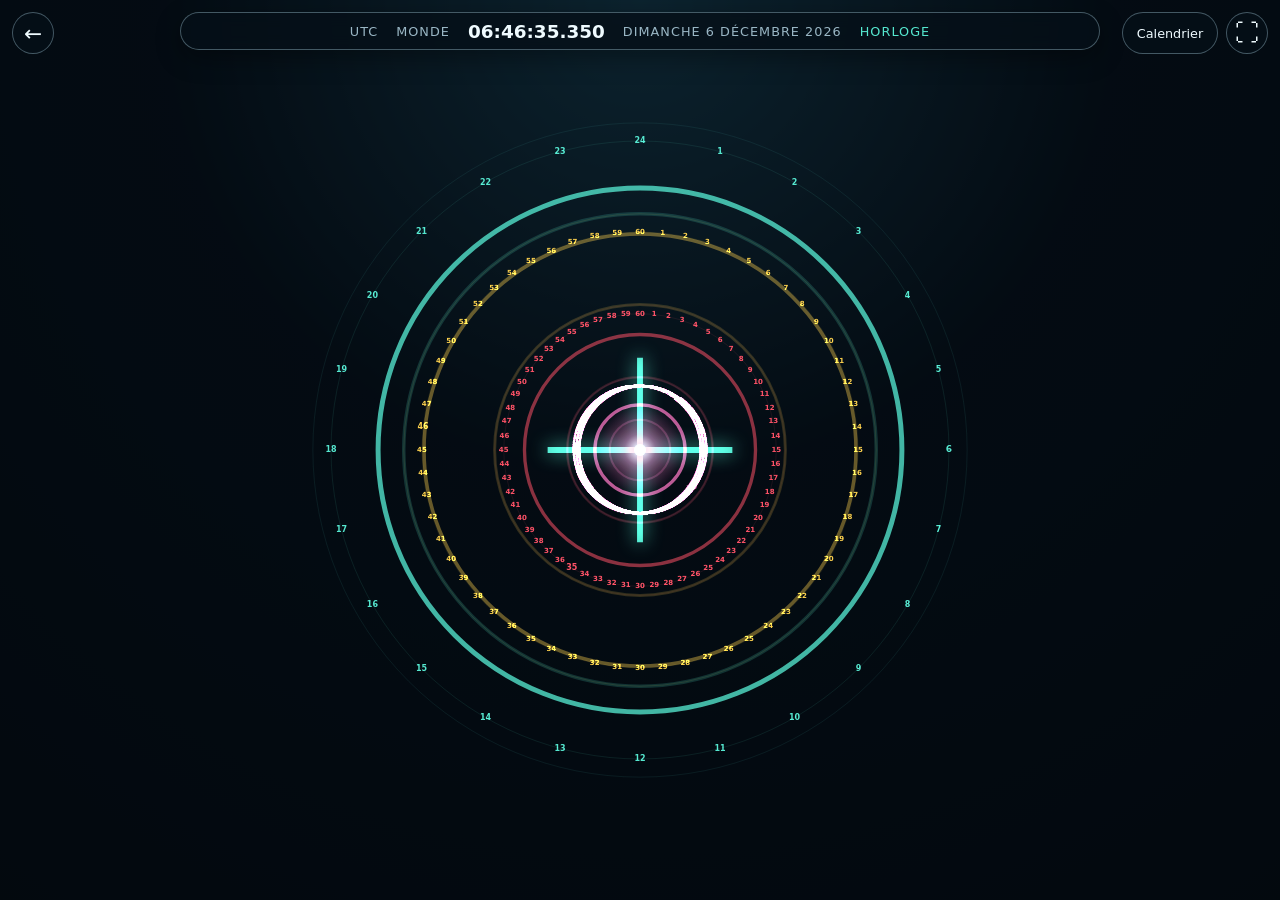
==== clock.html @ bea74d7a "Force cache-busting on the deployed pages and ensure the latest HTML loads without stale browser cac" ====
<!doctype html>
<html lang="fr">
<head>
  <meta charset="utf-8">
  <meta http-equiv="Cache-Control" content="no-cache, no-store, must-revalidate">
  <meta http-equiv="Pragma" content="no-cache">
  <meta http-equiv="Expires" content="0">
  <meta name="viewport" content="width=device-width, initial-scale=1, viewport-fit=cover">
  <meta name="theme-color" content="#061018">
  <link rel="stylesheet" href="styles.css?v=2026-09-20-01">
  <title>Clock Expansion — UTC</title>
</head>
<body class="clock-body">
  <main class="clock-screen">
    <div class="clock-controls" aria-label="Commandes de l’horloge">
      <a class="back-button" href="index.html" aria-label="Retour au choix des horloges">←</a>
      <div class="control-group">
        <button id="display-mode-button" class="mode-button" type="button" aria-pressed="false">Calendrier</button>
        <button id="fullscreen-button" class="fullscreen-button" type="button" aria-label="Afficher l’horloge en plein écran" aria-pressed="false">⛶</button>
      </div>
    </div>
    <header class="time-banner" aria-live="polite">
      <div id="name" class="banner-zone">UTC</div>
      <div id="country" class="banner-zone country-zone">Monde</div>
      <div id="time" class="banner-time">00:00:00.000</div>
      <div id="date" class="banner-date">—</div>
      <div id="display-mode-label" class="banner-mode">Horloge</div>
    </header>
    <section class="stage" aria-label="Horloge concentrique plein écran">
      <canvas id="clock" aria-label="Horloge visuelle"></canvas>
      <div class="center" aria-hidden="true"><span class="center-mark"></span></div>
    </section>
  </main>
  <script src="clock.js?v=2026-09-20-01"></script>
  <script>
    (() => {
      const fullscreenButton = document.querySelector('#fullscreen-button');
      const modeButton = document.querySelector('#display-mode-button');
      const screen = document.querySelector('.clock-screen');
      const modeLabel = document.querySelector('#display-mode-label');

      fullscreenButton?.addEventListener('click', async () => {
        try {
          if (document.fullscreenElement) await document.exitFullscreen();
          else await screen.requestFullscreen();
        } catch (_) {
          fullscreenButton.setAttribute('aria-label', 'Plein écran indisponible sur cet appareil');
        }
      });

      document.addEventListener('fullscreenchange', () => {
        const active = Boolean(document.fullscreenElement);
        fullscreenButton?.setAttribute('aria-pressed', String(active));
        if (fullscreenButton) fullscreenButton.textContent = active ? '×' : '⛶';
      });

      modeButton?.addEventListener('click', () => {
        const calendar = document.body.classList.toggle('calendar-mode');
        modeButton.textContent = calendar ? 'Horloge' : 'Calendrier';
        modeButton.setAttribute('aria-pressed', String(calendar));
        if (modeLabel) modeLabel.textContent = calendar ? 'Calendrier' : 'Horloge';
        window.dispatchEvent(new CustomEvent('clock-display-mode', { detail: { calendar } }));
      });
    })();
  </script>
</body>
</html>
---- styles.css ----
:root {
  --bg: #020609;
  --text: #effbff;
  --muted: #9ab7c5;
  --line: rgba(183, 226, 242, 0.35);
  --pink: #ff79c6;
  --green: #55e7cf;
  --yellow: #ffd34e;
  --blue: #70baff;
}

* { box-sizing: border-box; }
html, body { margin: 0; min-width: 320px; min-height: 100%; background: var(--bg); color: var(--text); font-family: system-ui, sans-serif; }
body { overflow: hidden; }

.menu-body, .clock-body {
  width: 100vw;
  min-height: 100vh;
  min-height: 100svh;
  padding: env(safe-area-inset-top) env(safe-area-inset-right) env(safe-area-inset-bottom) env(safe-area-inset-left);
  background: radial-gradient(circle at 50% 0%, #24657d 0%, #061018 43%, #020609 100%);
}

.menu-screen {
  width: min(100%, 1200px);
  min-height: 100vh;
  min-height: 100svh;
  margin: auto;
  padding: clamp(16px, 4vw, 48px);
}

.menu-header { margin-bottom: clamp(20px, 5vw, 48px); }
.brand { display: flex; align-items: center; gap: 12px; }
.logo { display: grid; place-items: center; width: 44px; height: 44px; border-radius: 13px; background: linear-gradient(135deg, var(--yellow), var(--green)); color: #061018; font-weight: 900; }
h1 { margin: 0; font-size: clamp(1.1rem, 3vw, 2rem); letter-spacing: .08em; text-transform: uppercase; }

.clock-menu {
  display: grid;
  grid-template-columns: repeat(auto-fit, minmax(min(100%, 190px), 1fr));
  gap: clamp(10px, 2vw, 18px);
}

.clock-button {
  display: grid; place-items: center; min-height: clamp(76px, 12vw, 120px); padding: 14px;
  border: 1px solid var(--line); border-radius: 18px; background: rgba(13, 32, 43, 0.8);
  color: var(--text); text-align: center; text-decoration: none; box-shadow: 0 12px 30px rgba(0,0,0,0.5);
  transition: transform .2s, border-color .2s, background .2s;
}
.clock-button:hover, .clock-button:focus-visible { transform: translateY(-3px); border-color: var(--green); background: rgba(85, 231, 207, 0.13); outline: none; }
.clock-button h2 { margin: 0; font-size: clamp(1rem, 2.4vw, 1.35rem); }
.clock-button p { display: none; }

.clock-screen {
  position: relative;
  width: 100vw;
  height: 100vh;
  height: 100svh;
  min-height: 320px;
  overflow: hidden;
  background: rgba(4, 11, 17, 0.72);
}

.stage {
  position: absolute;
  inset: 0;
  display: grid; place-items: center; overflow: hidden;
}
.stage canvas { position: absolute; inset: 0; display: block; width: 100%; height: 100%; }
.center { position: relative; z-index: 1; width: 18px; height: 18px; display: grid; place-items: center; pointer-events: none; }
.center-mark {
  display: block; width: 12px; height: 12px; border-radius: 50%;
  background: rgba(255,255,255,0.9); box-shadow: 0 0 18px rgba(255, 121, 198, 0.8), 0 0 42px rgba(255, 121, 198, 0.45);
}

.clock-controls {
  position: fixed; z-index: 6; top: max(12px, env(safe-area-inset-top)); left: 0; right: 0;
  display: flex; align-items: center; justify-content: space-between; padding: 0 max(12px, env(safe-area-inset-right)) 0 max(12px, env(safe-area-inset-left));
  pointer-events: none;
}
.control-group { display: flex; align-items: center; gap: 8px; margin-left: auto; }
.back-button, .fullscreen-button, .mode-button {
  display: grid; place-items: center; height: 42px; border: 1px solid var(--line); border-radius: 999px;
  background: rgba(6, 16, 24, 0.8); color: var(--text); font: inherit; text-decoration: none; cursor: pointer;
  backdrop-filter: blur(8px); pointer-events: auto;
}
.back-button { width: 42px; font-size: 1.35rem; }
.mode-button { min-width: 96px; padding: 0 12px; font-size: .8rem; }
.fullscreen-button { width: 42px; font-size: 1.5rem; }
.back-button:hover, .back-button:focus-visible, .mode-button:hover, .mode-button:focus-visible, .fullscreen-button:hover, .fullscreen-button:focus-visible { border-color: var(--green); outline: none; }

.time-banner {
  position: fixed; z-index: 5; top: max(12px, env(safe-area-inset-top)); left: 50%; transform: translateX(-50%);
  display: flex; align-items: center; justify-content: center; gap: clamp(6px, 1.5vw, 18px);
  width: min(92vw, 920px); max-height: 38px; padding: 8px 18px; border: 1px solid var(--line); border-radius: 999px;
  background: rgba(6, 16, 24, 0.8); box-shadow: 0 8px 24px rgba(0,0,0,0.35); backdrop-filter: blur(8px);
  white-space: nowrap; overflow: hidden; pointer-events: none;
}
.banner-zone, .banner-date, .banner-mode { color: var(--muted); font-size: clamp(.52rem, 1.3vw, .8rem); letter-spacing: .08em; text-transform: uppercase; }
.banner-time { color: var(--text); font-size: clamp(.82rem, 2vw, 1.15rem); font-weight: 700; }
.banner-mode { color: var(--green); }
.country-zone { max-width: 20ch; overflow: hidden; text-overflow: ellipsis; }

@media (max-width: 760px) {
  .time-banner { width: min(90vw, 680px); gap: 6px; padding: 7px 12px; }
  .banner-date { display: none; }
  .country-zone { max-width: 12ch; }
}

@media (max-width: 520px) {
  .clock-controls { padding: 0 10px; }
  .mode-button { min-width: 80px; font-size: .72rem; }
  .time-banner { width: calc(100vw - 82px); gap: 4px; padding: 6px 8px; }
  .country-zone, .banner-mode { display: none; }
  .banner-zone { font-size: .5rem; }
  .banner-time { font-size: .75rem; }
}

@media (orientation: landscape) and (max-height: 560px) {
  .time-banner { max-height: 30px; padding: 6px 10px; }
  .banner-time { font-size: .72rem; }
}

@media (prefers-reduced-motion: reduce) { .clock-button { transition: none; } }
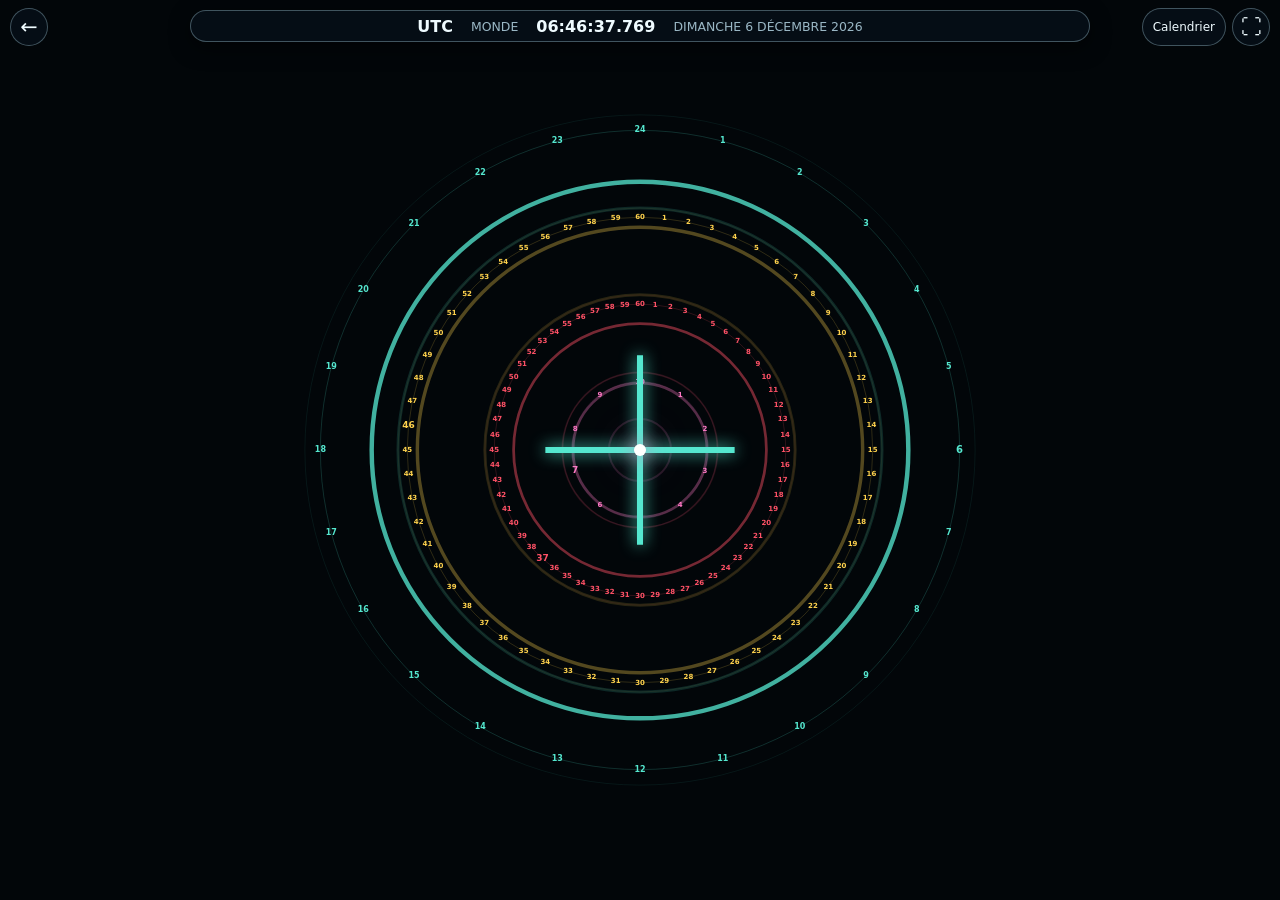
==== commit a1730e97: "Repair the complete mobile clock app and replace stale broken assets with a verified single-page imp" ====
--- a/clock.html
+++ b/clock.html
@@ -1,67 +1,26 @@
 <!doctype html>
 <html lang="fr">
 <head>
-  <meta charset="utf-8">
-  <meta http-equiv="Cache-Control" content="no-cache, no-store, must-revalidate">
-  <meta http-equiv="Pragma" content="no-cache">
-  <meta http-equiv="Expires" content="0">
-  <meta name="viewport" content="width=device-width, initial-scale=1, viewport-fit=cover">
-  <meta name="theme-color" content="#061018">
-  <link rel="stylesheet" href="styles.css?v=2026-09-20-01">
-  <title>Clock Expansion — UTC</title>
+<meta charset="utf-8">
+<meta name="viewport" content="width=device-width,initial-scale=1,viewport-fit=cover">
+<meta name="theme-color" content="#061018">
+<link rel="stylesheet" href="styles.css?v=20260920fix">
+<title>Clock Expansion — UTC</title>
 </head>
 <body class="clock-body">
-  <main class="clock-screen">
-    <div class="clock-controls" aria-label="Commandes de l’horloge">
-      <a class="back-button" href="index.html" aria-label="Retour au choix des horloges">←</a>
-      <div class="control-group">
-        <button id="display-mode-button" class="mode-button" type="button" aria-pressed="false">Calendrier</button>
-        <button id="fullscreen-button" class="fullscreen-button" type="button" aria-label="Afficher l’horloge en plein écran" aria-pressed="false">⛶</button>
-      </div>
-    </div>
-    <header class="time-banner" aria-live="polite">
-      <div id="name" class="banner-zone">UTC</div>
-      <div id="country" class="banner-zone country-zone">Monde</div>
-      <div id="time" class="banner-time">00:00:00.000</div>
-      <div id="date" class="banner-date">—</div>
-      <div id="display-mode-label" class="banner-mode">Horloge</div>
-    </header>
-    <section class="stage" aria-label="Horloge concentrique plein écran">
-      <canvas id="clock" aria-label="Horloge visuelle"></canvas>
-      <div class="center" aria-hidden="true"><span class="center-mark"></span></div>
-    </section>
-  </main>
-  <script src="clock.js?v=2026-09-20-01"></script>
-  <script>
-    (() => {
-      const fullscreenButton = document.querySelector('#fullscreen-button');
-      const modeButton = document.querySelector('#display-mode-button');
-      const screen = document.querySelector('.clock-screen');
-      const modeLabel = document.querySelector('#display-mode-label');
-
-      fullscreenButton?.addEventListener('click', async () => {
-        try {
-          if (document.fullscreenElement) await document.exitFullscreen();
-          else await screen.requestFullscreen();
-        } catch (_) {
-          fullscreenButton.setAttribute('aria-label', 'Plein écran indisponible sur cet appareil');
-        }
-      });
-
-      document.addEventListener('fullscreenchange', () => {
-        const active = Boolean(document.fullscreenElement);
-        fullscreenButton?.setAttribute('aria-pressed', String(active));
-        if (fullscreenButton) fullscreenButton.textContent = active ? '×' : '⛶';
-      });
-
-      modeButton?.addEventListener('click', () => {
-        const calendar = document.body.classList.toggle('calendar-mode');
-        modeButton.textContent = calendar ? 'Horloge' : 'Calendrier';
-        modeButton.setAttribute('aria-pressed', String(calendar));
-        if (modeLabel) modeLabel.textContent = calendar ? 'Calendrier' : 'Horloge';
-        window.dispatchEvent(new CustomEvent('clock-display-mode', { detail: { calendar } }));
-      });
-    })();
-  </script>
+<main class="clock-screen">
+<div class="clock-controls"><a class="back-button" href="index.html" aria-label="Retour">←</a><div class="control-group"><button id="mode-button" class="mode-button" type="button">Calendrier</button><button id="fullscreen-button" class="fullscreen-button" type="button" aria-label="Plein écran">⛶</button></div></div>
+<header class="time-banner"><strong id="name">UTC</strong><span id="country">Monde</span><strong id="time">00:00:00.000</strong><span id="date">—</span></header>
+<section class="stage" aria-label="Horloge concentrique"><canvas id="clock"></canvas><span class="center-mark" aria-hidden="true"></span></section>
+</main>
+<script src="clock.js?v=20260920fix" defer></script>
+<script>
+window.addEventListener('DOMContentLoaded',()=>{
+ const screen=document.querySelector('.clock-screen'), mode=document.querySelector('#mode-button'), full=document.querySelector('#fullscreen-button');
+ mode.addEventListener('click',()=>{const calendar=document.body.classList.toggle('calendar-mode');mode.textContent=calendar?'Horloge':'Calendrier';window.dispatchEvent(new CustomEvent('clock-mode',{detail:{calendar}}));});
+ full.addEventListener('click',async()=>{try{if(document.fullscreenElement)await document.exitFullscreen();else await screen.requestFullscreen();}catch(e){}});
+ document.addEventListener('fullscreenchange',()=>{full.textContent=document.fullscreenElement?'×':'⛶';});
+});
+</script>
 </body>
 </html>
--- a/styles.css
+++ b/styles.css
@@ -1,123 +1,9 @@
-:root {
-  --bg: #020609;
-  --text: #effbff;
-  --muted: #9ab7c5;
-  --line: rgba(183, 226, 242, 0.35);
-  --pink: #ff79c6;
-  --green: #55e7cf;
-  --yellow: #ffd34e;
-  --blue: #70baff;
-}
-
-* { box-sizing: border-box; }
-html, body { margin: 0; min-width: 320px; min-height: 100%; background: var(--bg); color: var(--text); font-family: system-ui, sans-serif; }
-body { overflow: hidden; }
-
-.menu-body, .clock-body {
-  width: 100vw;
-  min-height: 100vh;
-  min-height: 100svh;
-  padding: env(safe-area-inset-top) env(safe-area-inset-right) env(safe-area-inset-bottom) env(safe-area-inset-left);
-  background: radial-gradient(circle at 50% 0%, #24657d 0%, #061018 43%, #020609 100%);
-}
-
-.menu-screen {
-  width: min(100%, 1200px);
-  min-height: 100vh;
-  min-height: 100svh;
-  margin: auto;
-  padding: clamp(16px, 4vw, 48px);
-}
-
-.menu-header { margin-bottom: clamp(20px, 5vw, 48px); }
-.brand { display: flex; align-items: center; gap: 12px; }
-.logo { display: grid; place-items: center; width: 44px; height: 44px; border-radius: 13px; background: linear-gradient(135deg, var(--yellow), var(--green)); color: #061018; font-weight: 900; }
-h1 { margin: 0; font-size: clamp(1.1rem, 3vw, 2rem); letter-spacing: .08em; text-transform: uppercase; }
-
-.clock-menu {
-  display: grid;
-  grid-template-columns: repeat(auto-fit, minmax(min(100%, 190px), 1fr));
-  gap: clamp(10px, 2vw, 18px);
-}
-
-.clock-button {
-  display: grid; place-items: center; min-height: clamp(76px, 12vw, 120px); padding: 14px;
-  border: 1px solid var(--line); border-radius: 18px; background: rgba(13, 32, 43, 0.8);
-  color: var(--text); text-align: center; text-decoration: none; box-shadow: 0 12px 30px rgba(0,0,0,0.5);
-  transition: transform .2s, border-color .2s, background .2s;
-}
-.clock-button:hover, .clock-button:focus-visible { transform: translateY(-3px); border-color: var(--green); background: rgba(85, 231, 207, 0.13); outline: none; }
-.clock-button h2 { margin: 0; font-size: clamp(1rem, 2.4vw, 1.35rem); }
-.clock-button p { display: none; }
-
-.clock-screen {
-  position: relative;
-  width: 100vw;
-  height: 100vh;
-  height: 100svh;
-  min-height: 320px;
-  overflow: hidden;
-  background: rgba(4, 11, 17, 0.72);
-}
-
-.stage {
-  position: absolute;
-  inset: 0;
-  display: grid; place-items: center; overflow: hidden;
-}
-.stage canvas { position: absolute; inset: 0; display: block; width: 100%; height: 100%; }
-.center { position: relative; z-index: 1; width: 18px; height: 18px; display: grid; place-items: center; pointer-events: none; }
-.center-mark {
-  display: block; width: 12px; height: 12px; border-radius: 50%;
-  background: rgba(255,255,255,0.9); box-shadow: 0 0 18px rgba(255, 121, 198, 0.8), 0 0 42px rgba(255, 121, 198, 0.45);
-}
-
-.clock-controls {
-  position: fixed; z-index: 6; top: max(12px, env(safe-area-inset-top)); left: 0; right: 0;
-  display: flex; align-items: center; justify-content: space-between; padding: 0 max(12px, env(safe-area-inset-right)) 0 max(12px, env(safe-area-inset-left));
-  pointer-events: none;
-}
-.control-group { display: flex; align-items: center; gap: 8px; margin-left: auto; }
-.back-button, .fullscreen-button, .mode-button {
-  display: grid; place-items: center; height: 42px; border: 1px solid var(--line); border-radius: 999px;
-  background: rgba(6, 16, 24, 0.8); color: var(--text); font: inherit; text-decoration: none; cursor: pointer;
-  backdrop-filter: blur(8px); pointer-events: auto;
-}
-.back-button { width: 42px; font-size: 1.35rem; }
-.mode-button { min-width: 96px; padding: 0 12px; font-size: .8rem; }
-.fullscreen-button { width: 42px; font-size: 1.5rem; }
-.back-button:hover, .back-button:focus-visible, .mode-button:hover, .mode-button:focus-visible, .fullscreen-button:hover, .fullscreen-button:focus-visible { border-color: var(--green); outline: none; }
-
-.time-banner {
-  position: fixed; z-index: 5; top: max(12px, env(safe-area-inset-top)); left: 50%; transform: translateX(-50%);
-  display: flex; align-items: center; justify-content: center; gap: clamp(6px, 1.5vw, 18px);
-  width: min(92vw, 920px); max-height: 38px; padding: 8px 18px; border: 1px solid var(--line); border-radius: 999px;
-  background: rgba(6, 16, 24, 0.8); box-shadow: 0 8px 24px rgba(0,0,0,0.35); backdrop-filter: blur(8px);
-  white-space: nowrap; overflow: hidden; pointer-events: none;
-}
-.banner-zone, .banner-date, .banner-mode { color: var(--muted); font-size: clamp(.52rem, 1.3vw, .8rem); letter-spacing: .08em; text-transform: uppercase; }
-.banner-time { color: var(--text); font-size: clamp(.82rem, 2vw, 1.15rem); font-weight: 700; }
-.banner-mode { color: var(--green); }
-.country-zone { max-width: 20ch; overflow: hidden; text-overflow: ellipsis; }
-
-@media (max-width: 760px) {
-  .time-banner { width: min(90vw, 680px); gap: 6px; padding: 7px 12px; }
-  .banner-date { display: none; }
-  .country-zone { max-width: 12ch; }
-}
-
-@media (max-width: 520px) {
-  .clock-controls { padding: 0 10px; }
-  .mode-button { min-width: 80px; font-size: .72rem; }
-  .time-banner { width: calc(100vw - 82px); gap: 4px; padding: 6px 8px; }
-  .country-zone, .banner-mode { display: none; }
-  .banner-zone { font-size: .5rem; }
-  .banner-time { font-size: .75rem; }
-}
-
-@media (orientation: landscape) and (max-height: 560px) {
-  .time-banner { max-height: 30px; padding: 6px 10px; }
-  .banner-time { font-size: .72rem; }
-}
-
-@media (prefers-reduced-motion: reduce) { .clock-button { transition: none; } }
+:root{color-scheme:dark;--bg:#020609;--text:#effbff;--muted:#9ab7c5;--line:#b7e2f255;--pink:#ff79c6;--red:#ff5267;--yellow:#ffd34e;--green:#55e7cf;--blue:#70baff;--violet:#a98cff}
+*{box-sizing:border-box}html,body{margin:0;min-width:320px;width:100%;height:100%;background:var(--bg);color:var(--text);font-family:system-ui,-apple-system,"Segoe UI",sans-serif}body{overflow:hidden}
+.menu-body,.clock-body{min-height:100svh;background:radial-gradient(circle at 50% 0,#24657d 0,#061018 43%,#020609 100%)}
+.menu-screen{width:min(100%,1200px);min-height:100svh;margin:auto;padding:clamp(16px,4vw,48px)}.menu-header{margin-bottom:clamp(20px,5vw,48px)}.brand{display:flex;align-items:center;gap:12px}.logo{display:grid;place-items:center;width:44px;height:44px;border-radius:13px;background:linear-gradient(135deg,var(--yellow),var(--green));color:#061018;font-weight:900}h1{margin:0;font-size:clamp(1.1rem,3vw,2rem);letter-spacing:.08em;text-transform:uppercase}
+.clock-menu{display:grid;grid-template-columns:repeat(auto-fit,minmax(min(100%,190px),1fr));gap:clamp(10px,2vw,18px)}.clock-button{display:grid;place-items:center;min-height:clamp(72px,12vw,120px);padding:14px;border:1px solid var(--line);border-radius:18px;background:#0d202bcc;color:var(--text);text-align:center;text-decoration:none;box-shadow:0 12px 30px #0008}.clock-button:hover,.clock-button:focus-visible{border-color:var(--green);outline:none;transform:translateY(-2px)}.clock-button h2{margin:0;font-size:clamp(1rem,2.4vw,1.35rem)}
+.clock-screen{position:relative;width:100%;height:100svh;min-height:280px;overflow:hidden;background:#020609}.stage{position:absolute;inset:0;display:grid;place-items:center;overflow:hidden}.stage canvas{position:absolute;inset:0;width:100%;height:100%;display:block}.center-mark{position:relative;z-index:2;width:12px;height:12px;border-radius:50%;background:#fff;box-shadow:0 0 18px var(--pink),0 0 42px var(--pink);pointer-events:none}
+.clock-controls{position:fixed;z-index:5;top:max(8px,env(safe-area-inset-top));left:0;right:0;display:flex;justify-content:space-between;padding:0 max(10px,env(safe-area-inset-right)) 0 max(10px,env(safe-area-inset-left));pointer-events:none}.control-group{display:flex;gap:6px}.back-button,.mode-button,.fullscreen-button{height:38px;border:1px solid var(--line);border-radius:999px;background:#061018dd;color:var(--text);font:inherit;cursor:pointer;text-decoration:none;pointer-events:auto;backdrop-filter:blur(8px)}.back-button,.fullscreen-button{width:38px;display:grid;place-items:center;font-size:1.3rem}.mode-button{padding:0 10px;font-size:.75rem}.back-button:hover,.mode-button:hover,.fullscreen-button:hover,.back-button:focus-visible,.mode-button:focus-visible,.fullscreen-button:focus-visible{border-color:var(--green);outline:none}
+.time-banner{position:fixed;z-index:4;top:max(10px,env(safe-area-inset-top));left:50%;transform:translateX(-50%);width:min(calc(100% - 110px),900px);height:32px;display:flex;align-items:center;justify-content:center;gap:clamp(5px,1.5vw,18px);padding:0 8px;overflow:hidden;white-space:nowrap;border:1px solid var(--line);border-radius:999px;background:#061018dd;box-shadow:0 6px 20px #0008;pointer-events:none}.time-banner>*{overflow:hidden;text-overflow:ellipsis}.time-banner span{color:var(--muted);font-size:clamp(.5rem,1.3vw,.78rem);text-transform:uppercase}.time-banner strong{font-size:clamp(.62rem,1.8vw,1rem)}#time{font-variant-numeric:tabular-nums}.calendar-mode .time-banner{border-color:var(--blue)}
+@media(max-width:520px){.time-banner{width:calc(100% - 100px);gap:4px;height:28px}.time-banner #country,.time-banner #date{display:none}.time-banner strong{font-size:.65rem}.mode-button{font-size:.68rem;padding:0 8px}}@media(orientation:landscape) and (max-height:500px){.time-banner{height:25px}.clock-controls{top:5px}}
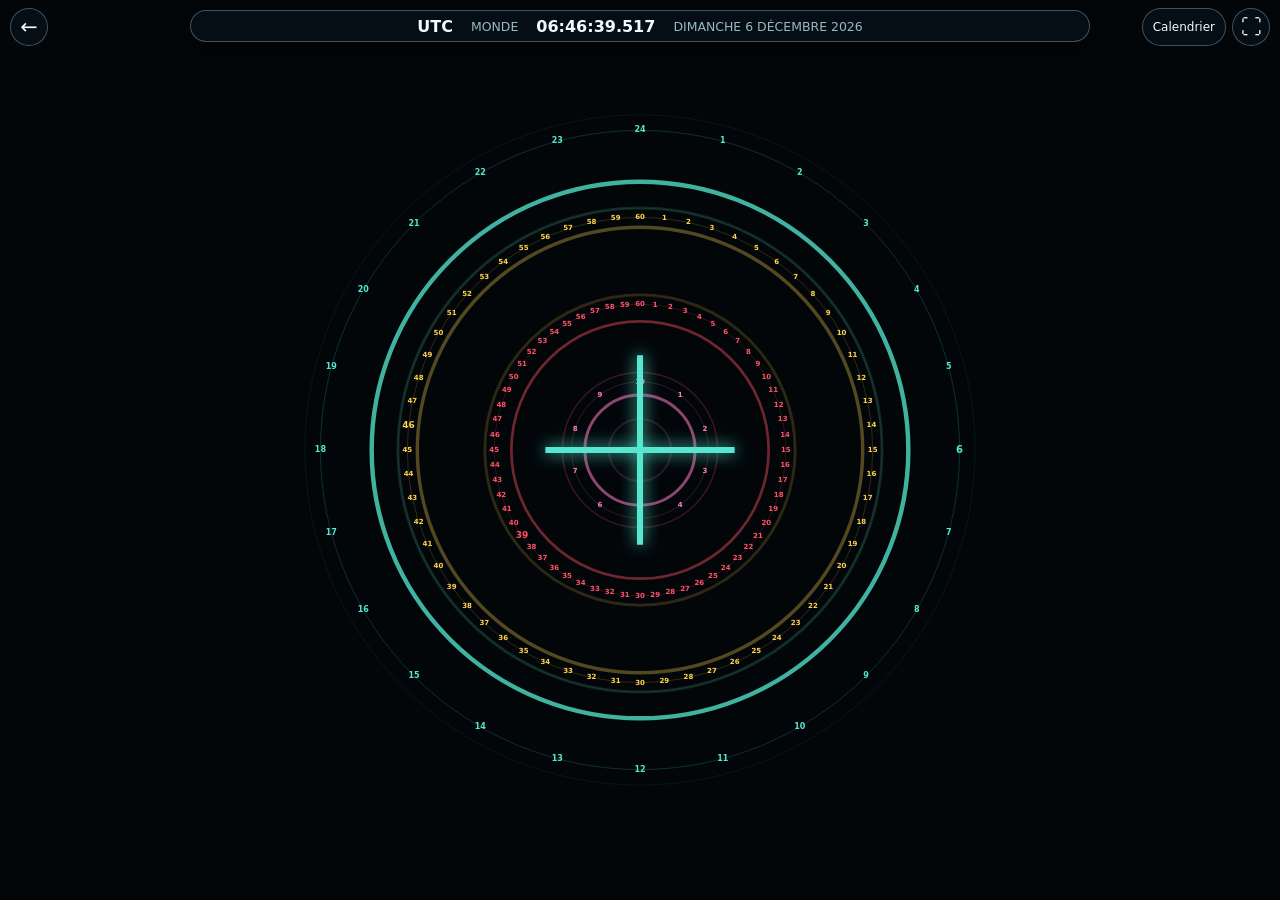
==== commit 3603846d: "Remove the central plus cross from the clock while keeping the compact mobile layout intact" ====
--- a/clock.html
+++ b/clock.html
@@ -4,16 +4,16 @@
 <meta charset="utf-8">
 <meta name="viewport" content="width=device-width,initial-scale=1,viewport-fit=cover">
 <meta name="theme-color" content="#061018">
-<link rel="stylesheet" href="styles.css?v=20260920fix">
+<link rel="stylesheet" href="styles.css?v=20260920fix2">
 <title>Clock Expansion — UTC</title>
 </head>
 <body class="clock-body">
 <main class="clock-screen">
 <div class="clock-controls"><a class="back-button" href="index.html" aria-label="Retour">←</a><div class="control-group"><button id="mode-button" class="mode-button" type="button">Calendrier</button><button id="fullscreen-button" class="fullscreen-button" type="button" aria-label="Plein écran">⛶</button></div></div>
 <header class="time-banner"><strong id="name">UTC</strong><span id="country">Monde</span><strong id="time">00:00:00.000</strong><span id="date">—</span></header>
-<section class="stage" aria-label="Horloge concentrique"><canvas id="clock"></canvas><span class="center-mark" aria-hidden="true"></span></section>
+<section class="stage" aria-label="Horloge concentrique"><canvas id="clock"></canvas></section>
 </main>
-<script src="clock.js?v=20260920fix" defer></script>
+<script src="clock.js?v=20260920fix2" defer></script>
 <script>
 window.addEventListener('DOMContentLoaded',()=>{
  const screen=document.querySelector('.clock-screen'), mode=document.querySelector('#mode-button'), full=document.querySelector('#fullscreen-button');
--- a/styles.css
+++ b/styles.css
@@ -3,7 +3,7 @@
 .menu-body,.clock-body{min-height:100svh;background:radial-gradient(circle at 50% 0,#24657d 0,#061018 43%,#020609 100%)}
 .menu-screen{width:min(100%,1200px);min-height:100svh;margin:auto;padding:clamp(16px,4vw,48px)}.menu-header{margin-bottom:clamp(20px,5vw,48px)}.brand{display:flex;align-items:center;gap:12px}.logo{display:grid;place-items:center;width:44px;height:44px;border-radius:13px;background:linear-gradient(135deg,var(--yellow),var(--green));color:#061018;font-weight:900}h1{margin:0;font-size:clamp(1.1rem,3vw,2rem);letter-spacing:.08em;text-transform:uppercase}
 .clock-menu{display:grid;grid-template-columns:repeat(auto-fit,minmax(min(100%,190px),1fr));gap:clamp(10px,2vw,18px)}.clock-button{display:grid;place-items:center;min-height:clamp(72px,12vw,120px);padding:14px;border:1px solid var(--line);border-radius:18px;background:#0d202bcc;color:var(--text);text-align:center;text-decoration:none;box-shadow:0 12px 30px #0008}.clock-button:hover,.clock-button:focus-visible{border-color:var(--green);outline:none;transform:translateY(-2px)}.clock-button h2{margin:0;font-size:clamp(1rem,2.4vw,1.35rem)}
-.clock-screen{position:relative;width:100%;height:100svh;min-height:280px;overflow:hidden;background:#020609}.stage{position:absolute;inset:0;display:grid;place-items:center;overflow:hidden}.stage canvas{position:absolute;inset:0;width:100%;height:100%;display:block}.center-mark{position:relative;z-index:2;width:12px;height:12px;border-radius:50%;background:#fff;box-shadow:0 0 18px var(--pink),0 0 42px var(--pink);pointer-events:none}
+.clock-screen{position:relative;width:100%;height:100svh;min-height:280px;overflow:hidden;background:#020609}.stage{position:absolute;inset:0;display:grid;place-items:center;overflow:hidden}.stage canvas{position:absolute;inset:0;width:100%;height:100%;display:block}
 .clock-controls{position:fixed;z-index:5;top:max(8px,env(safe-area-inset-top));left:0;right:0;display:flex;justify-content:space-between;padding:0 max(10px,env(safe-area-inset-right)) 0 max(10px,env(safe-area-inset-left));pointer-events:none}.control-group{display:flex;gap:6px}.back-button,.mode-button,.fullscreen-button{height:38px;border:1px solid var(--line);border-radius:999px;background:#061018dd;color:var(--text);font:inherit;cursor:pointer;text-decoration:none;pointer-events:auto;backdrop-filter:blur(8px)}.back-button,.fullscreen-button{width:38px;display:grid;place-items:center;font-size:1.3rem}.mode-button{padding:0 10px;font-size:.75rem}.back-button:hover,.mode-button:hover,.fullscreen-button:hover,.back-button:focus-visible,.mode-button:focus-visible,.fullscreen-button:focus-visible{border-color:var(--green);outline:none}
 .time-banner{position:fixed;z-index:4;top:max(10px,env(safe-area-inset-top));left:50%;transform:translateX(-50%);width:min(calc(100% - 110px),900px);height:32px;display:flex;align-items:center;justify-content:center;gap:clamp(5px,1.5vw,18px);padding:0 8px;overflow:hidden;white-space:nowrap;border:1px solid var(--line);border-radius:999px;background:#061018dd;box-shadow:0 6px 20px #0008;pointer-events:none}.time-banner>*{overflow:hidden;text-overflow:ellipsis}.time-banner span{color:var(--muted);font-size:clamp(.5rem,1.3vw,.78rem);text-transform:uppercase}.time-banner strong{font-size:clamp(.62rem,1.8vw,1rem)}#time{font-variant-numeric:tabular-nums}.calendar-mode .time-banner{border-color:var(--blue)}
 @media(max-width:520px){.time-banner{width:calc(100% - 100px);gap:4px;height:28px}.time-banner #country,.time-banner #date{display:none}.time-banner strong{font-size:.65rem}.mode-button{font-size:.68rem;padding:0 8px}}@media(orientation:landscape) and (max-height:500px){.time-banner{height:25px}.clock-controls{top:5px}}
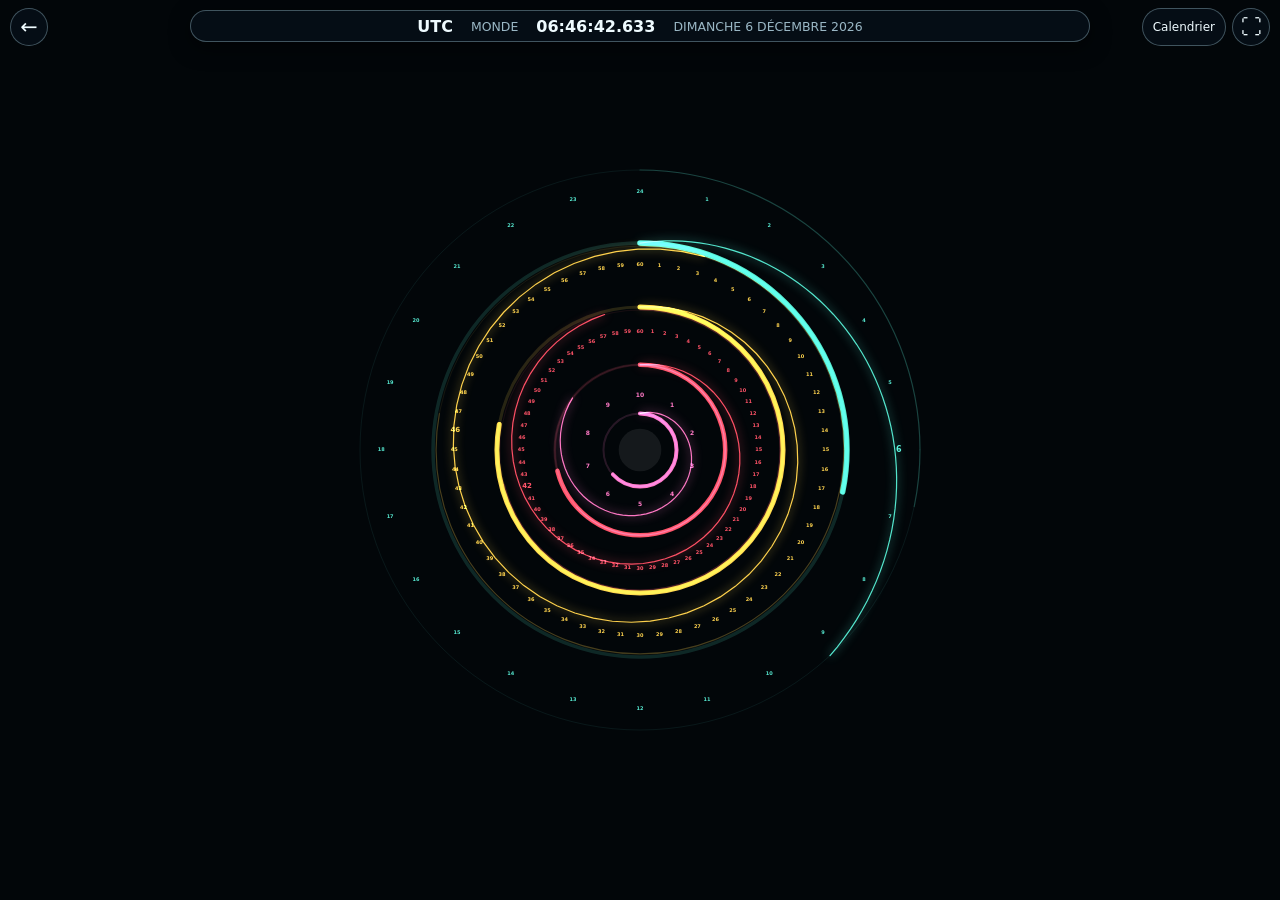
==== commit fa2fe54e: "Add progressive concentric fill gauges with spiral connections between each time fraction ring" ====
--- a/clock.html
+++ b/clock.html
@@ -4,7 +4,7 @@
 <meta charset="utf-8">
 <meta name="viewport" content="width=device-width,initial-scale=1,viewport-fit=cover">
 <meta name="theme-color" content="#061018">
-<link rel="stylesheet" href="styles.css?v=20260920fix2">
+<link rel="stylesheet" href="styles.css?v=20260920spiral">
 <title>Clock Expansion — UTC</title>
 </head>
 <body class="clock-body">
@@ -13,13 +13,12 @@
 <header class="time-banner"><strong id="name">UTC</strong><span id="country">Monde</span><strong id="time">00:00:00.000</strong><span id="date">—</span></header>
 <section class="stage" aria-label="Horloge concentrique"><canvas id="clock"></canvas></section>
 </main>
-<script src="clock.js?v=20260920fix2" defer></script>
+<script src="clock.js?v=20260920spiral" defer></script>
 <script>
 window.addEventListener('DOMContentLoaded',()=>{
  const screen=document.querySelector('.clock-screen'), mode=document.querySelector('#mode-button'), full=document.querySelector('#fullscreen-button');
- mode.addEventListener('click',()=>{const calendar=document.body.classList.toggle('calendar-mode');mode.textContent=calendar?'Horloge':'Calendrier';window.dispatchEvent(new CustomEvent('clock-mode',{detail:{calendar}}));});
- full.addEventListener('click',async()=>{try{if(document.fullscreenElement)await document.exitFullscreen();else await screen.requestFullscreen();}catch(e){}});
- document.addEventListener('fullscreenchange',()=>{full.textContent=document.fullscreenElement?'×':'⛶';});
+ if(mode){mode.addEventListener('click',()=>{const calendar=document.body.classList.toggle('calendar-mode');mode.textContent=calendar?'Horloge':'Calendrier';window.dispatchEvent(new CustomEvent('clock-mode',{detail:{calendar}}));});}
+ if(full){full.addEventListener('click',async()=>{try{if(document.fullscreenElement)await document.exitFullscreen();else await screen.requestFullscreen();}catch(e){}});document.addEventListener('fullscreenchange',()=>{full.textContent=document.fullscreenElement?'×':'⛶';});}
 });
 </script>
 </body>
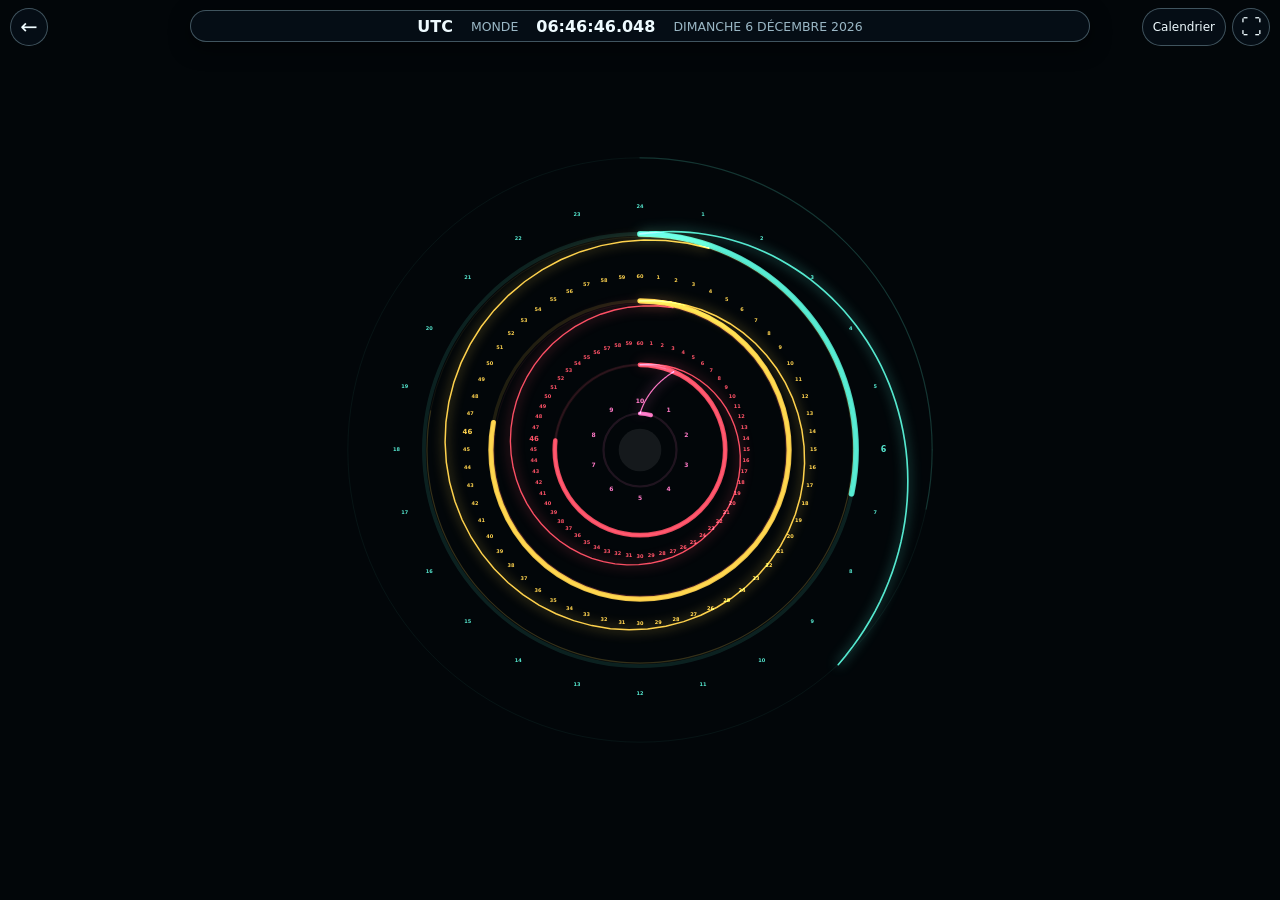
==== commit 9f8127c9: "Convert each time ring into a donut fill arc with progressive transfer and spiral connections betwee" ====
--- a/clock.html
+++ b/clock.html
@@ -4,7 +4,7 @@
 <meta charset="utf-8">
 <meta name="viewport" content="width=device-width,initial-scale=1,viewport-fit=cover">
 <meta name="theme-color" content="#061018">
-<link rel="stylesheet" href="styles.css?v=20260920spiral">
+<link rel="stylesheet" href="styles.css?v=20260920donutflow">
 <title>Clock Expansion — UTC</title>
 </head>
 <body class="clock-body">
@@ -13,7 +13,7 @@
 <header class="time-banner"><strong id="name">UTC</strong><span id="country">Monde</span><strong id="time">00:00:00.000</strong><span id="date">—</span></header>
 <section class="stage" aria-label="Horloge concentrique"><canvas id="clock"></canvas></section>
 </main>
-<script src="clock.js?v=20260920spiral" defer></script>
+<script src="clock.js?v=20260920donutflow" defer></script>
 <script>
 window.addEventListener('DOMContentLoaded',()=>{
  const screen=document.querySelector('.clock-screen'), mode=document.querySelector('#mode-button'), full=document.querySelector('#fullscreen-button');
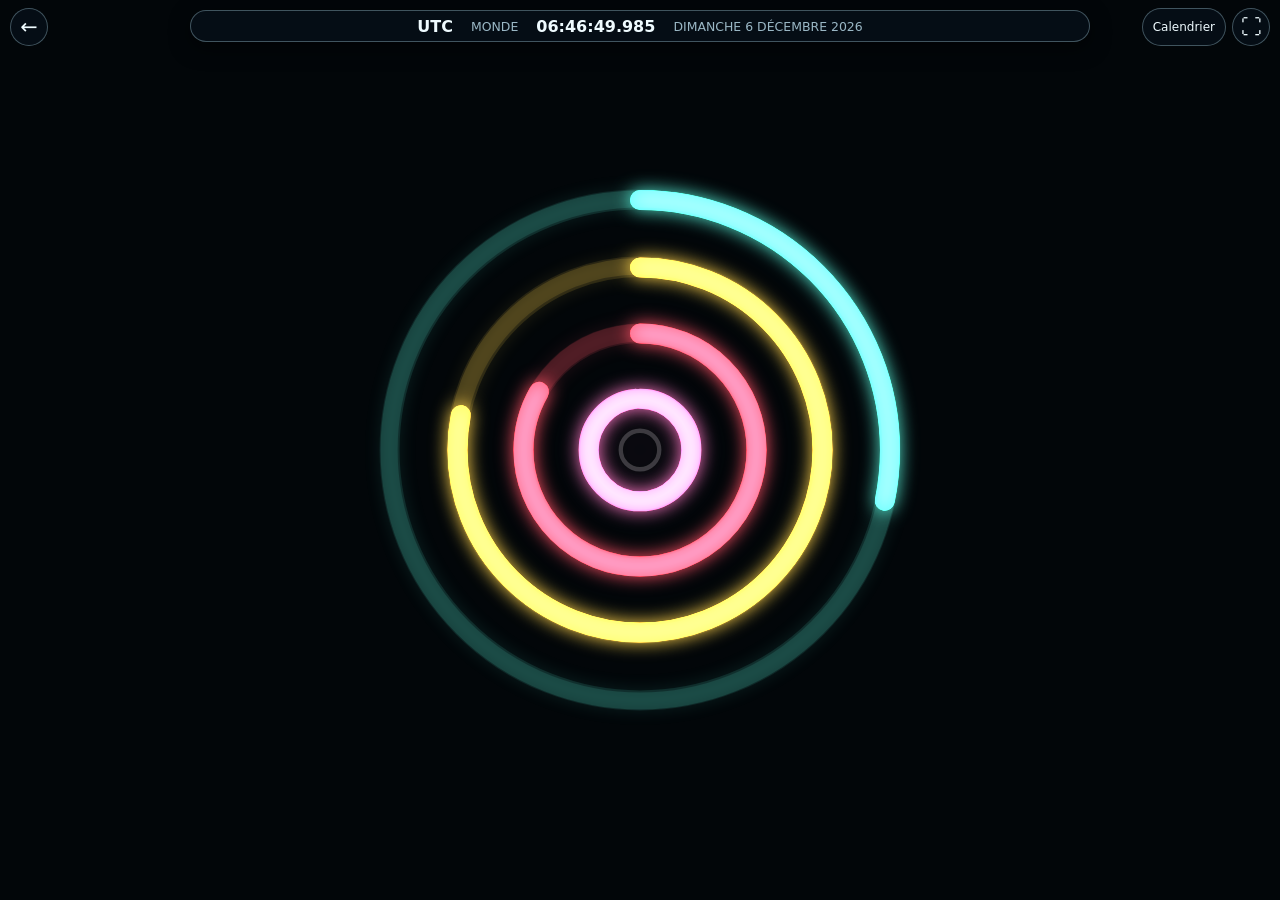
==== commit f4666573: "Replace needles and spirals with nested neon donut gauges and pulsing wave rings" ====
--- a/clock.html
+++ b/clock.html
@@ -4,21 +4,22 @@
 <meta charset="utf-8">
 <meta name="viewport" content="width=device-width,initial-scale=1,viewport-fit=cover">
 <meta name="theme-color" content="#061018">
-<link rel="stylesheet" href="styles.css?v=20260920donutflow">
+<link rel="stylesheet" href="styles.css?v=20260920pulse">
 <title>Clock Expansion — UTC</title>
 </head>
 <body class="clock-body">
 <main class="clock-screen">
 <div class="clock-controls"><a class="back-button" href="index.html" aria-label="Retour">←</a><div class="control-group"><button id="mode-button" class="mode-button" type="button">Calendrier</button><button id="fullscreen-button" class="fullscreen-button" type="button" aria-label="Plein écran">⛶</button></div></div>
 <header class="time-banner"><strong id="name">UTC</strong><span id="country">Monde</span><strong id="time">00:00:00.000</strong><span id="date">—</span></header>
-<section class="stage" aria-label="Horloge concentrique"><canvas id="clock"></canvas></section>
+<section class="stage" aria-label="Anneaux concentriques pulsés"><canvas id="clock"></canvas></section>
 </main>
-<script src="clock.js?v=20260920donutflow" defer></script>
+<script src="clock.js?v=20260920pulse" defer></script>
 <script>
 window.addEventListener('DOMContentLoaded',()=>{
- const screen=document.querySelector('.clock-screen'), mode=document.querySelector('#mode-button'), full=document.querySelector('#fullscreen-button');
- if(mode){mode.addEventListener('click',()=>{const calendar=document.body.classList.toggle('calendar-mode');mode.textContent=calendar?'Horloge':'Calendrier';window.dispatchEvent(new CustomEvent('clock-mode',{detail:{calendar}}));});}
- if(full){full.addEventListener('click',async()=>{try{if(document.fullscreenElement)await document.exitFullscreen();else await screen.requestFullscreen();}catch(e){}});document.addEventListener('fullscreenchange',()=>{full.textContent=document.fullscreenElement?'×':'⛶';});}
+ const screen=document.querySelector('.clock-screen'),mode=document.querySelector('#mode-button'),full=document.querySelector('#fullscreen-button');
+ mode?.addEventListener('click',()=>{const calendar=document.body.classList.toggle('calendar-mode');mode.textContent=calendar?'Horloge':'Calendrier';window.dispatchEvent(new CustomEvent('clock-mode',{detail:{calendar}}));});
+ full?.addEventListener('click',async()=>{try{if(document.fullscreenElement)await document.exitFullscreen();else await screen.requestFullscreen();}catch(_){}});
+ document.addEventListener('fullscreenchange',()=>{if(full)full.textContent=document.fullscreenElement?'×':'⛶';});
 });
 </script>
 </body>
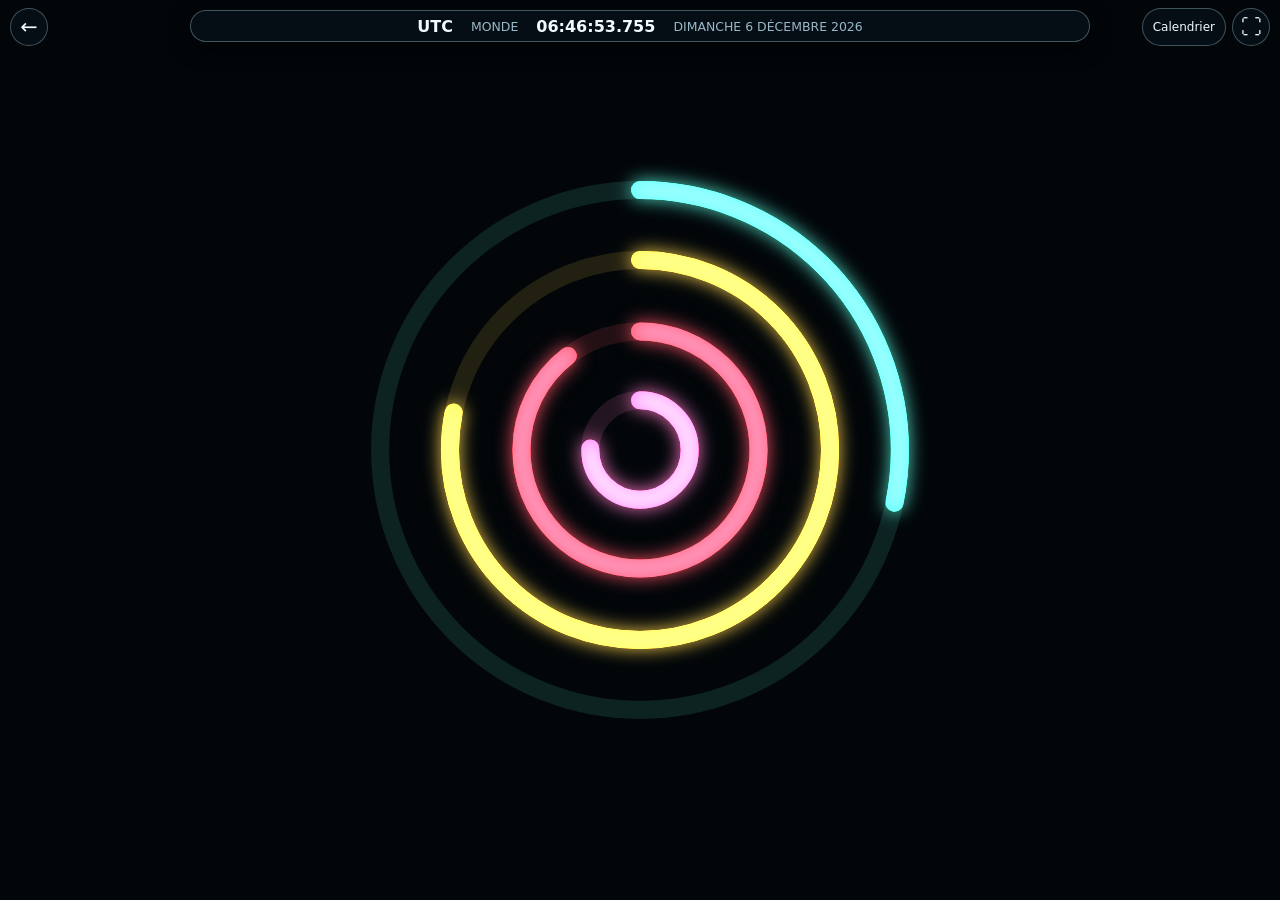
==== commit a17e3696: "Remove all spiral and needle-like elements, keeping only pulsing concentric neon donut gauges" ====
--- a/clock.html
+++ b/clock.html
@@ -4,16 +4,16 @@
 <meta charset="utf-8">
 <meta name="viewport" content="width=device-width,initial-scale=1,viewport-fit=cover">
 <meta name="theme-color" content="#061018">
-<link rel="stylesheet" href="styles.css?v=20260920pulse">
+<link rel="stylesheet" href="styles.css?v=20260920rings">
 <title>Clock Expansion — UTC</title>
 </head>
 <body class="clock-body">
 <main class="clock-screen">
 <div class="clock-controls"><a class="back-button" href="index.html" aria-label="Retour">←</a><div class="control-group"><button id="mode-button" class="mode-button" type="button">Calendrier</button><button id="fullscreen-button" class="fullscreen-button" type="button" aria-label="Plein écran">⛶</button></div></div>
 <header class="time-banner"><strong id="name">UTC</strong><span id="country">Monde</span><strong id="time">00:00:00.000</strong><span id="date">—</span></header>
-<section class="stage" aria-label="Anneaux concentriques pulsés"><canvas id="clock"></canvas></section>
+<section class="stage" aria-label="Anneaux concentriques néon"><canvas id="clock"></canvas></section>
 </main>
-<script src="clock.js?v=20260920pulse" defer></script>
+<script src="clock.js?v=20260920rings" defer></script>
 <script>
 window.addEventListener('DOMContentLoaded',()=>{
  const screen=document.querySelector('.clock-screen'),mode=document.querySelector('#mode-button'),full=document.querySelector('#fullscreen-button');
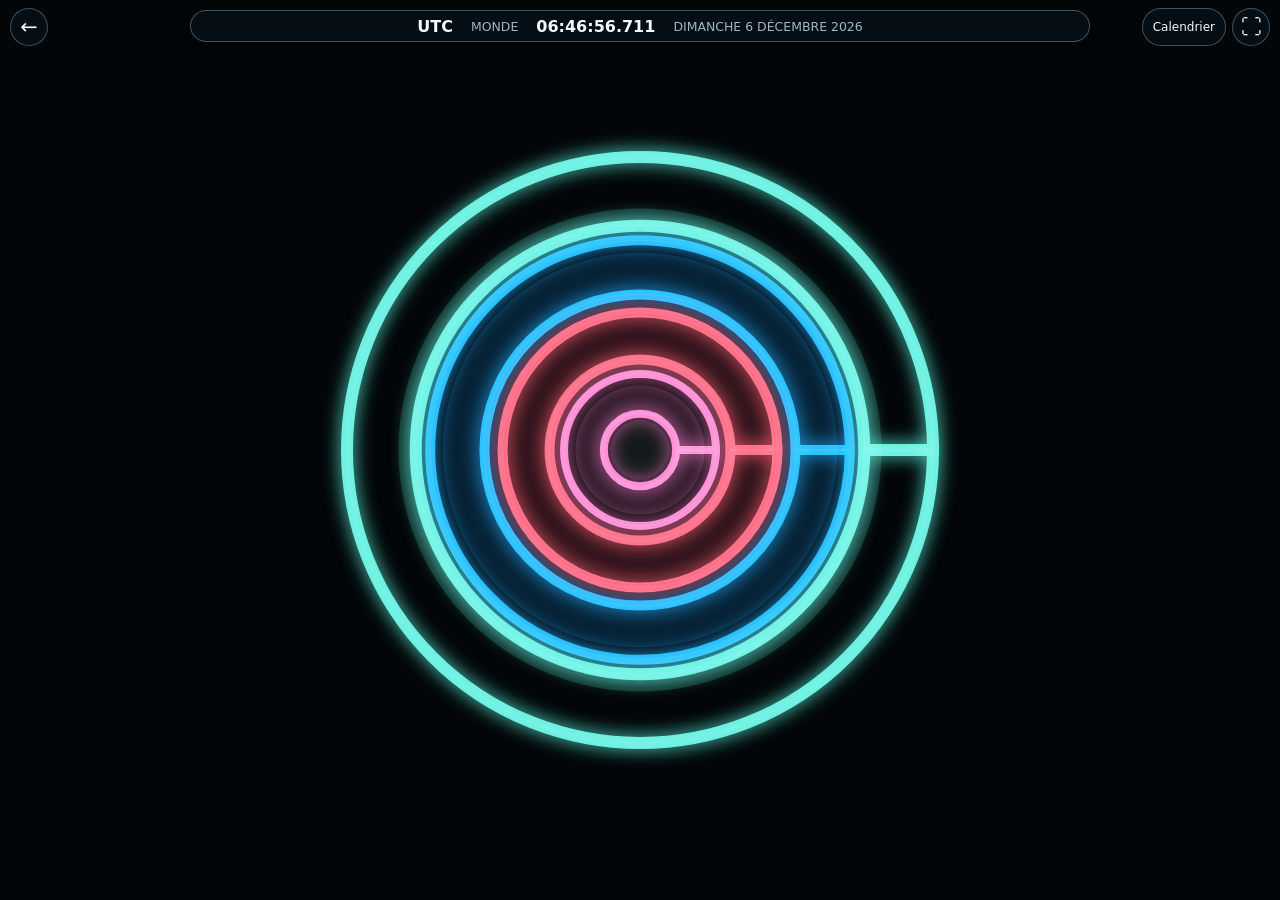
==== commit 99f1be7e: "Apply the ring-width radial fill style: neon bands filled by thickness between concentric limits, ma" ====
--- a/clock.html
+++ b/clock.html
@@ -4,19 +4,19 @@
 <meta charset="utf-8">
 <meta name="viewport" content="width=device-width,initial-scale=1,viewport-fit=cover">
 <meta name="theme-color" content="#061018">
-<link rel="stylesheet" href="styles.css?v=20260920rings">
+<link rel="stylesheet" href="styles.css?v=20260920radial">
 <title>Clock Expansion — UTC</title>
 </head>
 <body class="clock-body">
 <main class="clock-screen">
 <div class="clock-controls"><a class="back-button" href="index.html" aria-label="Retour">←</a><div class="control-group"><button id="mode-button" class="mode-button" type="button">Calendrier</button><button id="fullscreen-button" class="fullscreen-button" type="button" aria-label="Plein écran">⛶</button></div></div>
 <header class="time-banner"><strong id="name">UTC</strong><span id="country">Monde</span><strong id="time">00:00:00.000</strong><span id="date">—</span></header>
-<section class="stage" aria-label="Anneaux concentriques néon"><canvas id="clock"></canvas></section>
+<section class="stage" aria-label="Progression radiale néon"><canvas id="clock"></canvas></section>
 </main>
-<script src="clock.js?v=20260920rings" defer></script>
+<script src="clock.js?v=20260920radial" defer></script>
 <script>
 window.addEventListener('DOMContentLoaded',()=>{
- const screen=document.querySelector('.clock-screen'),mode=document.querySelector('#mode-button'),full=document.querySelector('#fullscreen-button');
+ const screen=document.querySelector('.clock-screen'), mode=document.querySelector('#mode-button'), full=document.querySelector('#fullscreen-button');
  mode?.addEventListener('click',()=>{const calendar=document.body.classList.toggle('calendar-mode');mode.textContent=calendar?'Horloge':'Calendrier';window.dispatchEvent(new CustomEvent('clock-mode',{detail:{calendar}}));});
  full?.addEventListener('click',async()=>{try{if(document.fullscreenElement)await document.exitFullscreen();else await screen.requestFullscreen();}catch(_){}});
  document.addEventListener('fullscreenchange',()=>{if(full)full.textContent=document.fullscreenElement?'×':'⛶';});
